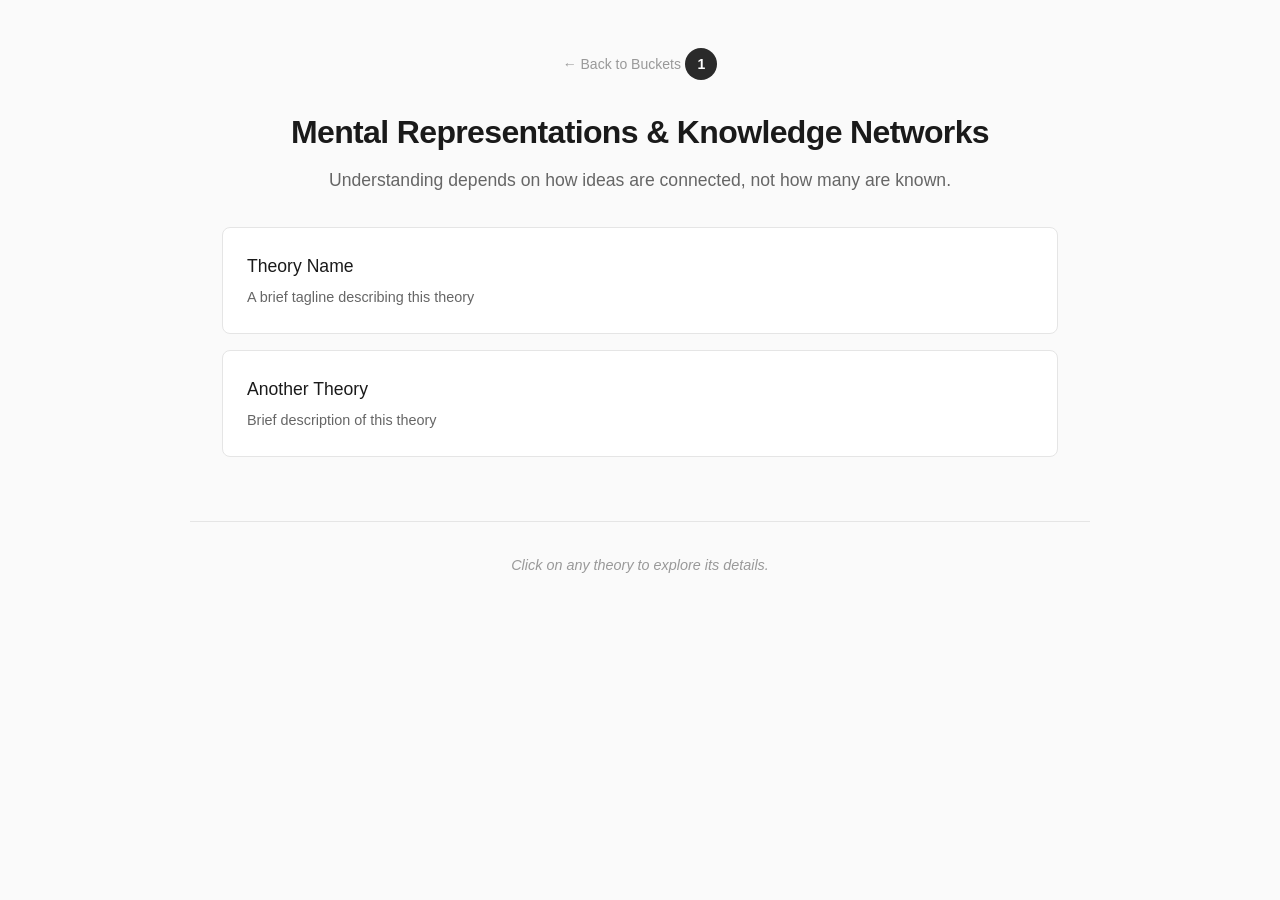
==== deep-dive-1.html @ 5f453483 "Initial minimalistic interactive site for Conceptual Theory Buckets - Add main page with 6 expandabl" ====
<!DOCTYPE html>
<html lang="en">
<head>
    <meta charset="UTF-8">
    <meta name="viewport" content="width=device-width, initial-scale=1.0">
    <title>Mental Representations & Knowledge Networks - Deep Dive</title>
    <link rel="stylesheet" href="styles.css">
</head>
<body>
    <header class="deep-dive-header">
        <a href="index.html" class="back-link">&larr; Back to Buckets</a>
        <span class="bucket-number" style="display: inline-flex; margin-bottom: 1rem;">1</span>
        <h1>Mental Representations & Knowledge Networks</h1>
        <p class="core-idea">Understanding depends on how ideas are connected, not how many are known.</p>
    </header>

    <main class="theories-container">
        <!-- Theory cards will go here - each theory from the deep dive -->
        <article class="theory-card">
            <h3>Theory Name</h3>
            <p class="tagline">A brief tagline describing this theory</p>
            <div class="theory-detail">
                <section>
                    <h4>Key Insight</h4>
                    <p>The main insight from this theory...</p>
                </section>
                <section>
                    <h4>In Practice</h4>
                    <ul>
                        <li>How this shows up in learning environments</li>
                        <li>Observable behaviors or patterns</li>
                    </ul>
                </section>
                <section>
                    <h4>Design Implications</h4>
                    <p>What this means for instructional design...</p>
                </section>
            </div>
        </article>

        <!-- Add more theory cards as needed -->
        <article class="theory-card">
            <h3>Another Theory</h3>
            <p class="tagline">Brief description of this theory</p>
            <div class="theory-detail">
                <section>
                    <h4>Key Insight</h4>
                    <p>Details about this theory...</p>
                </section>
                <section>
                    <h4>In Practice</h4>
                    <ul>
                        <li>Practical application point 1</li>
                        <li>Practical application point 2</li>
                    </ul>
                </section>
            </div>
        </article>
    </main>

    <footer>
        <p class="reminder">Click on any theory to explore its details.</p>
    </footer>

    <script src="script.js"></script>
</body>
</html>
---- styles.css ----
/* Reset and Base Styles */
* {
    margin: 0;
    padding: 0;
    box-sizing: border-box;
}

:root {
    --bg-primary: #fafafa;
    --bg-secondary: #ffffff;
    --text-primary: #1a1a1a;
    --text-secondary: #666666;
    --text-muted: #999999;
    --accent: #2a2a2a;
    --border: #e5e5e5;
    --hover: #f5f5f5;
    --transition: 0.3s ease;
}

html {
    font-size: 16px;
    scroll-behavior: smooth;
}

body {
    font-family: -apple-system, BlinkMacSystemFont, 'Segoe UI', Roboto, Oxygen, Ubuntu, sans-serif;
    background-color: var(--bg-primary);
    color: var(--text-primary);
    line-height: 1.6;
    min-height: 100vh;
}

/* Header */
header {
    max-width: 900px;
    margin: 0 auto;
    padding: 4rem 2rem 3rem;
    text-align: center;
}

header h1 {
    font-size: 2.5rem;
    font-weight: 600;
    letter-spacing: -0.02em;
    margin-bottom: 0.5rem;
}

.subtitle {
    font-size: 1.1rem;
    color: var(--text-secondary);
    margin-bottom: 1.5rem;
}

.purpose {
    font-size: 0.95rem;
    color: var(--text-muted);
    max-width: 600px;
    margin: 0 auto;
}

.purpose em {
    color: var(--text-secondary);
    font-style: italic;
}

/* Buckets Container */
.buckets-container {
    max-width: 900px;
    margin: 0 auto;
    padding: 0 2rem 4rem;
    display: flex;
    flex-direction: column;
    gap: 1rem;
}

/* Individual Bucket */
.bucket {
    background: var(--bg-secondary);
    border: 1px solid var(--border);
    border-radius: 8px;
    overflow: hidden;
    transition: box-shadow var(--transition);
}

.bucket:hover {
    box-shadow: 0 2px 12px rgba(0, 0, 0, 0.06);
}

.bucket-header {
    display: flex;
    align-items: center;
    gap: 1rem;
    padding: 1.25rem 1.5rem;
    cursor: pointer;
    transition: background-color var(--transition);
}

.bucket-header:hover {
    background-color: var(--hover);
}

.bucket-number {
    display: flex;
    align-items: center;
    justify-content: center;
    width: 32px;
    height: 32px;
    background: var(--accent);
    color: white;
    border-radius: 50%;
    font-size: 0.875rem;
    font-weight: 600;
    flex-shrink: 0;
}

.bucket-header h2 {
    font-size: 1.1rem;
    font-weight: 500;
    color: var(--text-primary);
}

/* Bucket Content (Expandable) */
.bucket-content {
    display: none;
    padding: 0 1.5rem 1.5rem;
    padding-left: calc(1.5rem + 32px + 1rem);
    border-top: 1px solid var(--border);
    animation: fadeIn 0.3s ease;
}

.bucket.expanded .bucket-content {
    display: block;
}

@keyframes fadeIn {
    from { opacity: 0; transform: translateY(-10px); }
    to { opacity: 1; transform: translateY(0); }
}

.bucket-content h3 {
    font-size: 0.75rem;
    font-weight: 600;
    text-transform: uppercase;
    letter-spacing: 0.05em;
    color: var(--text-muted);
    margin-top: 1.25rem;
    margin-bottom: 0.5rem;
}

.core-idea p {
    font-size: 1rem;
    color: var(--text-primary);
    font-weight: 500;
}

.listen-for ul,
.mechanistic ul {
    list-style: none;
    display: flex;
    flex-direction: column;
    gap: 0.375rem;
}

.listen-for li {
    font-size: 0.9rem;
    color: var(--text-secondary);
    font-style: italic;
    padding-left: 1rem;
    position: relative;
}

.listen-for li::before {
    content: '"';
    position: absolute;
    left: 0;
    color: var(--text-muted);
}

.mechanistic li {
    font-size: 0.9rem;
    color: var(--text-secondary);
    padding-left: 1.25rem;
    position: relative;
}

.mechanistic li::before {
    content: '';
    position: absolute;
    left: 0;
    top: 0.6em;
    width: 6px;
    height: 6px;
    background: var(--border);
    border-radius: 50%;
}

/* Deep Dive Link */
.deep-dive-link {
    display: inline-block;
    margin-top: 1.5rem;
    font-size: 0.875rem;
    font-weight: 500;
    color: var(--accent);
    text-decoration: none;
    padding: 0.5rem 1rem;
    border: 1px solid var(--border);
    border-radius: 4px;
    transition: all var(--transition);
}

.deep-dive-link:hover {
    background: var(--accent);
    color: white;
    border-color: var(--accent);
}

/* Footer */
footer {
    max-width: 900px;
    margin: 0 auto;
    padding: 2rem;
    text-align: center;
    border-top: 1px solid var(--border);
}

.reminder {
    font-size: 0.9rem;
    color: var(--text-muted);
    font-style: italic;
}

/* Deep Dive Pages */
.deep-dive-header {
    max-width: 900px;
    margin: 0 auto;
    padding: 3rem 2rem 2rem;
}

.back-link {
    display: inline-flex;
    align-items: center;
    gap: 0.5rem;
    font-size: 0.875rem;
    color: var(--text-muted);
    text-decoration: none;
    margin-bottom: 2rem;
    transition: color var(--transition);
}

.back-link:hover {
    color: var(--text-primary);
}

.deep-dive-header h1 {
    font-size: 2rem;
    font-weight: 600;
    margin-bottom: 0.5rem;
}

.deep-dive-header .core-idea {
    font-size: 1.1rem;
    color: var(--text-secondary);
}

/* Theory Cards */
.theories-container {
    max-width: 900px;
    margin: 0 auto;
    padding: 0 2rem 4rem;
    display: grid;
    gap: 1rem;
}

.theory-card {
    background: var(--bg-secondary);
    border: 1px solid var(--border);
    border-radius: 8px;
    padding: 1.5rem;
    cursor: pointer;
    transition: all var(--transition);
}

.theory-card:hover {
    box-shadow: 0 2px 12px rgba(0, 0, 0, 0.06);
    transform: translateY(-2px);
}

.theory-card h3 {
    font-size: 1.1rem;
    font-weight: 500;
    margin-bottom: 0.375rem;
}

.theory-card .tagline {
    font-size: 0.9rem;
    color: var(--text-secondary);
}

/* Theory Detail (Expandable) */
.theory-detail {
    display: none;
    margin-top: 1.25rem;
    padding-top: 1.25rem;
    border-top: 1px solid var(--border);
}

.theory-card.expanded .theory-detail {
    display: block;
}

.theory-detail section {
    margin-bottom: 1.25rem;
}

.theory-detail section:last-child {
    margin-bottom: 0;
}

.theory-detail h4 {
    font-size: 0.75rem;
    font-weight: 600;
    text-transform: uppercase;
    letter-spacing: 0.05em;
    color: var(--text-muted);
    margin-bottom: 0.5rem;
}

.theory-detail p {
    font-size: 0.9rem;
    color: var(--text-secondary);
    line-height: 1.7;
}

.theory-detail ul {
    list-style: none;
}

.theory-detail li {
    font-size: 0.9rem;
    color: var(--text-secondary);
    padding-left: 1.25rem;
    position: relative;
    margin-bottom: 0.25rem;
}

.theory-detail li::before {
    content: '';
    position: absolute;
    left: 0;
    top: 0.6em;
    width: 6px;
    height: 6px;
    background: var(--border);
    border-radius: 50%;
}

/* Responsive */
@media (max-width: 640px) {
    header {
        padding: 3rem 1.5rem 2rem;
    }

    header h1 {
        font-size: 1.75rem;
    }

    .buckets-container {
        padding: 0 1rem 3rem;
    }

    .bucket-header {
        padding: 1rem;
    }

    .bucket-header h2 {
        font-size: 1rem;
    }

    .bucket-content {
        padding: 0 1rem 1rem;
        padding-left: calc(1rem + 32px + 0.75rem);
    }
}
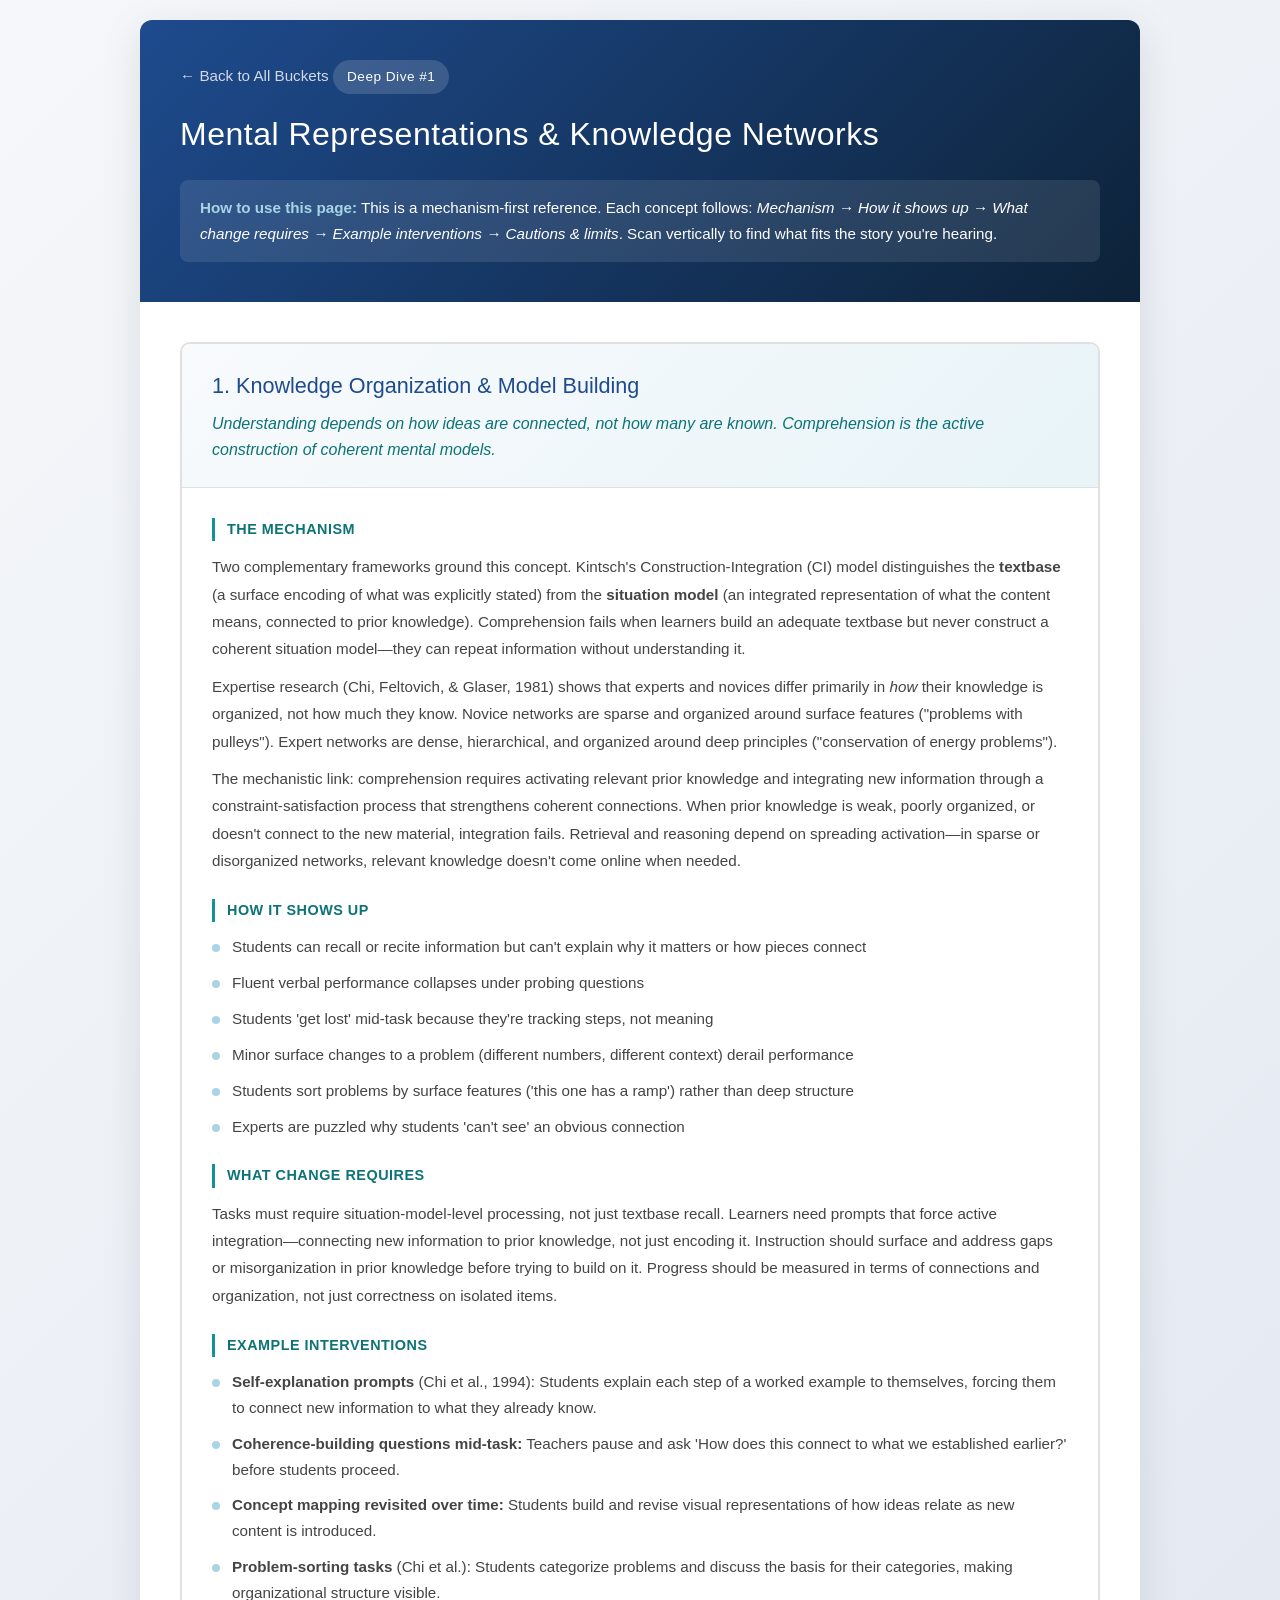
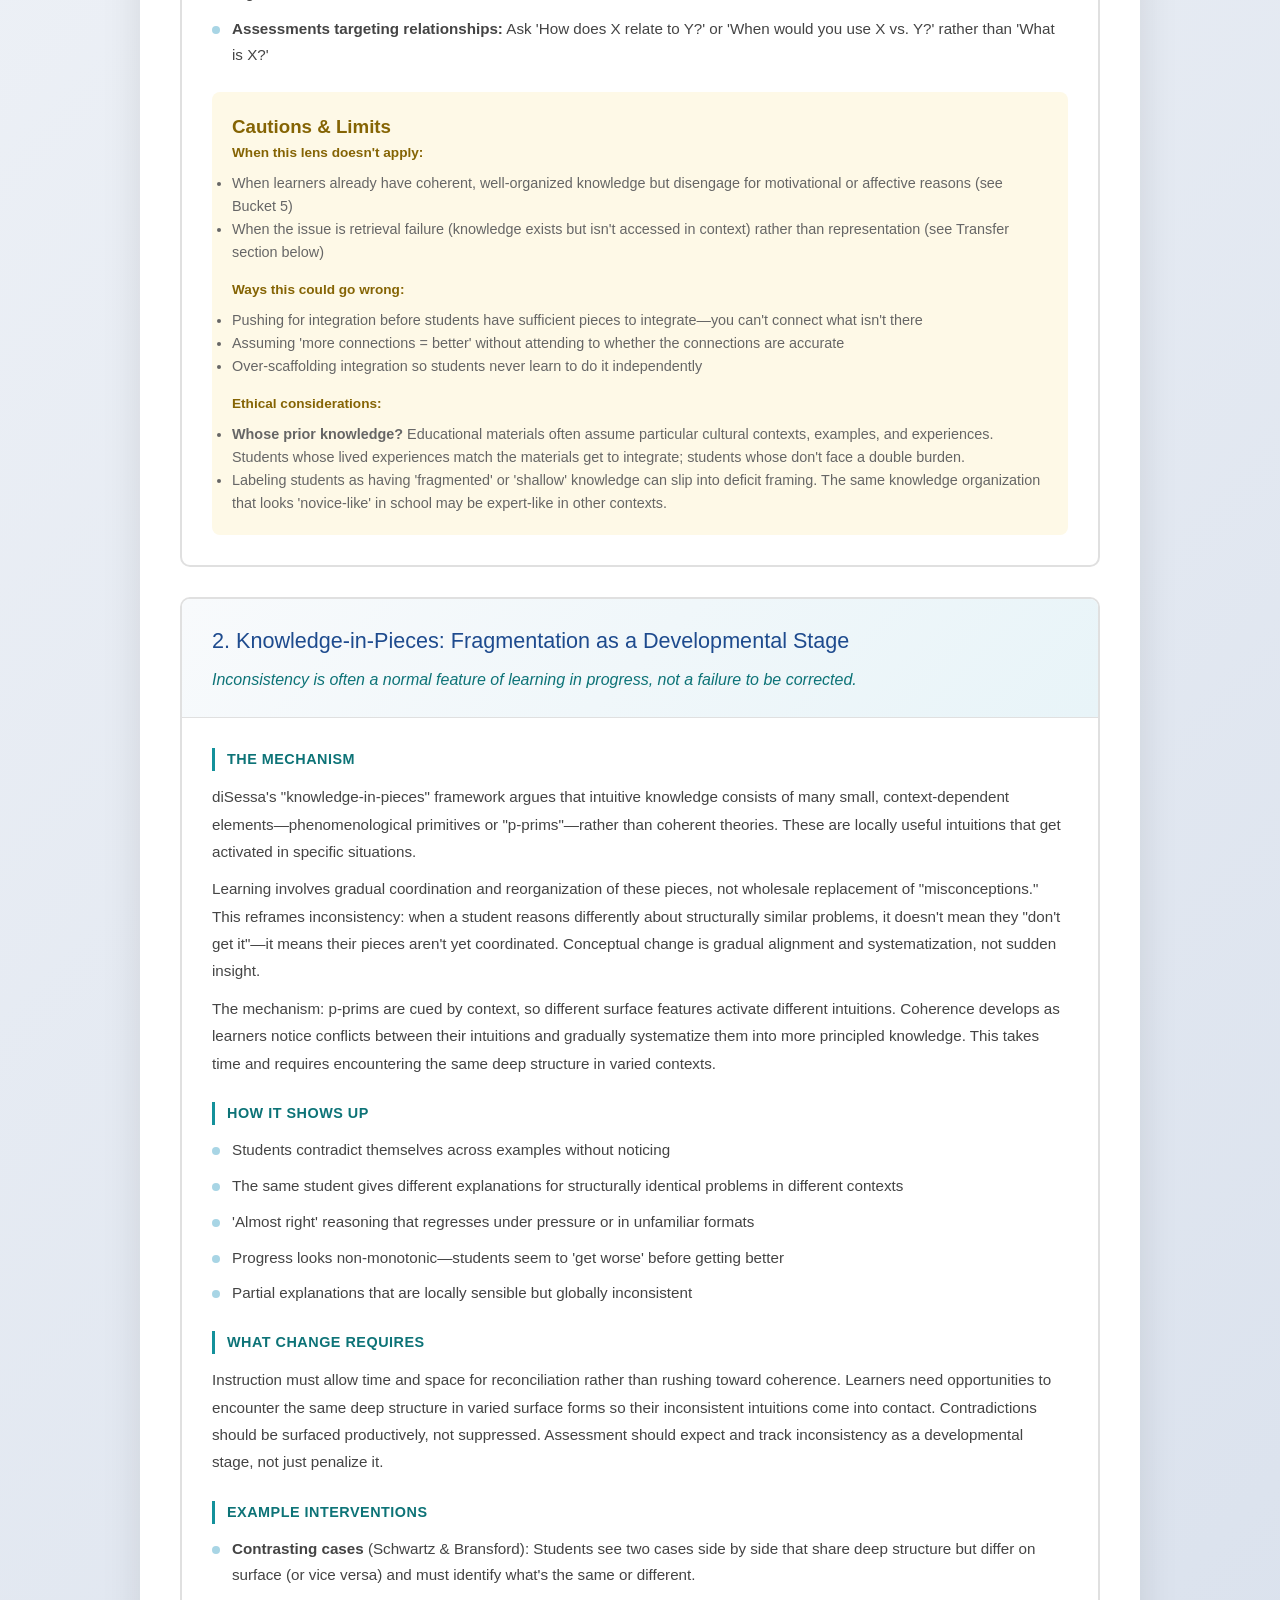
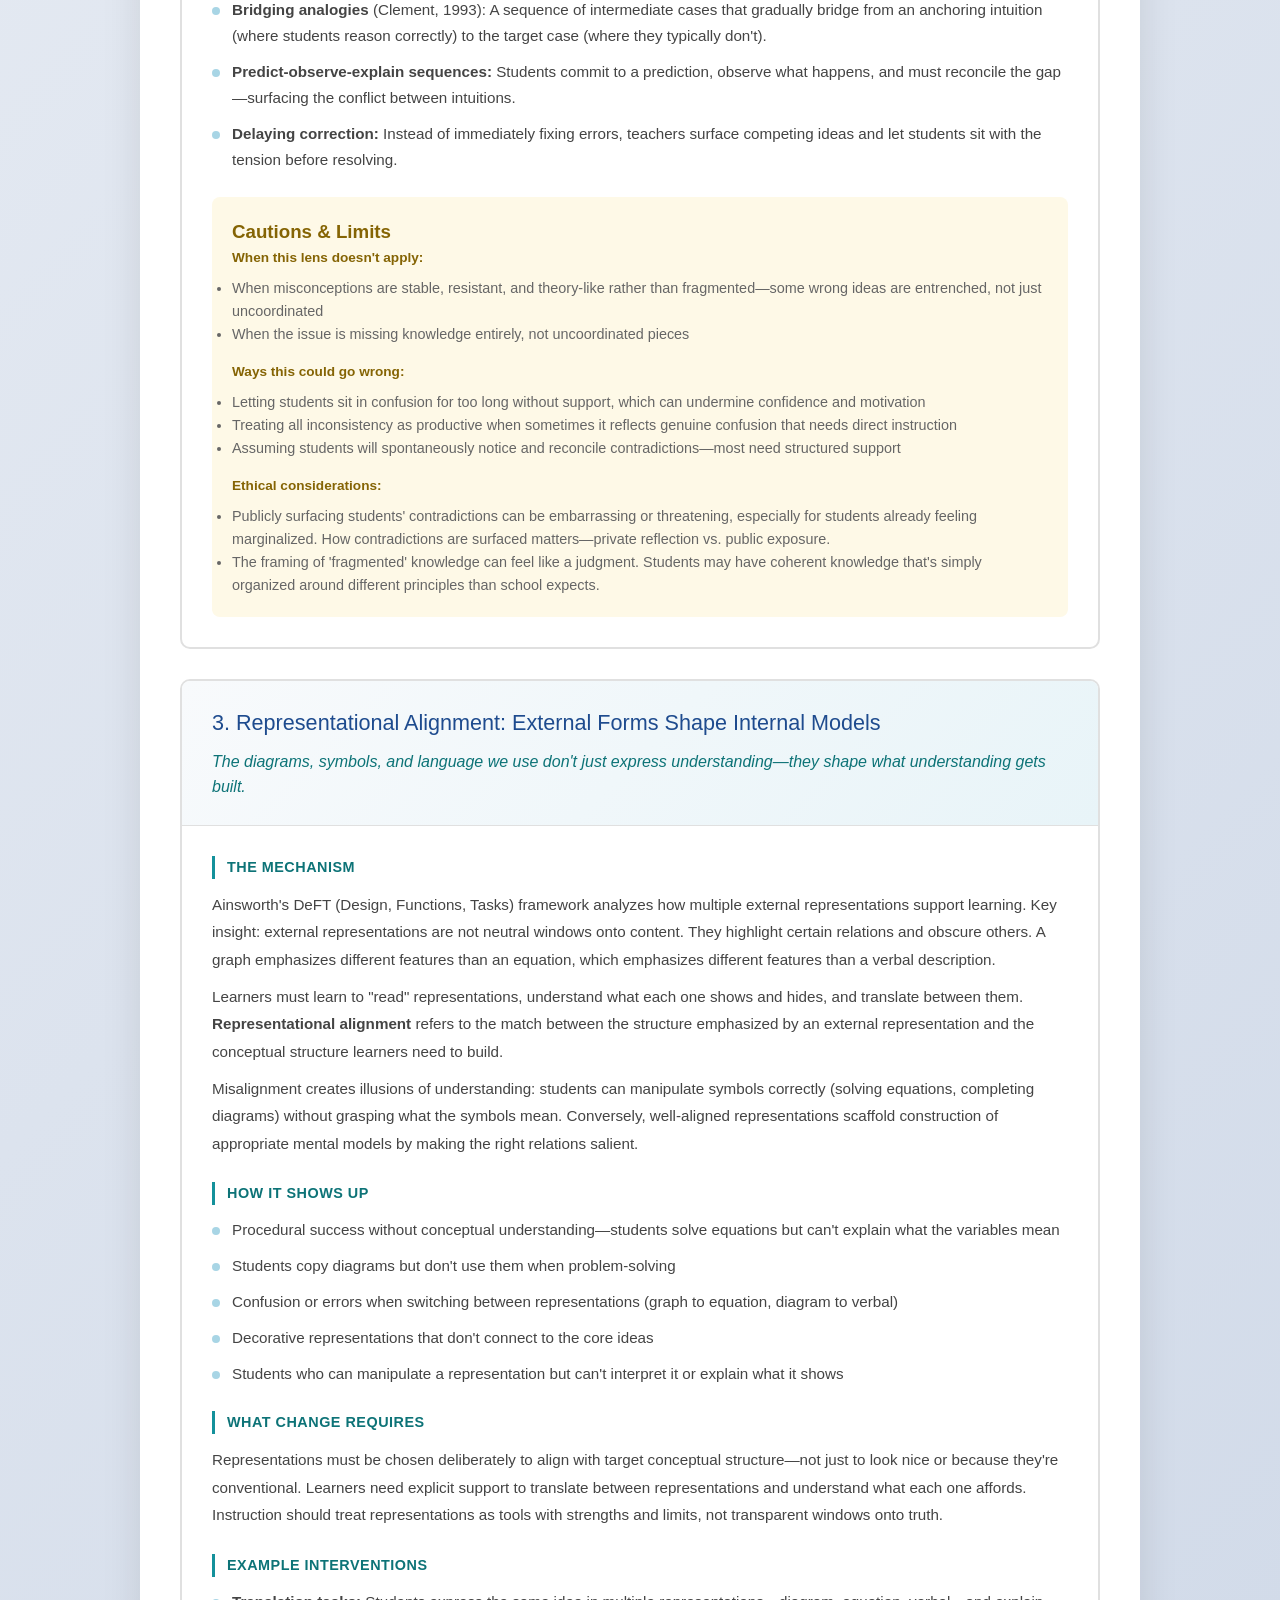
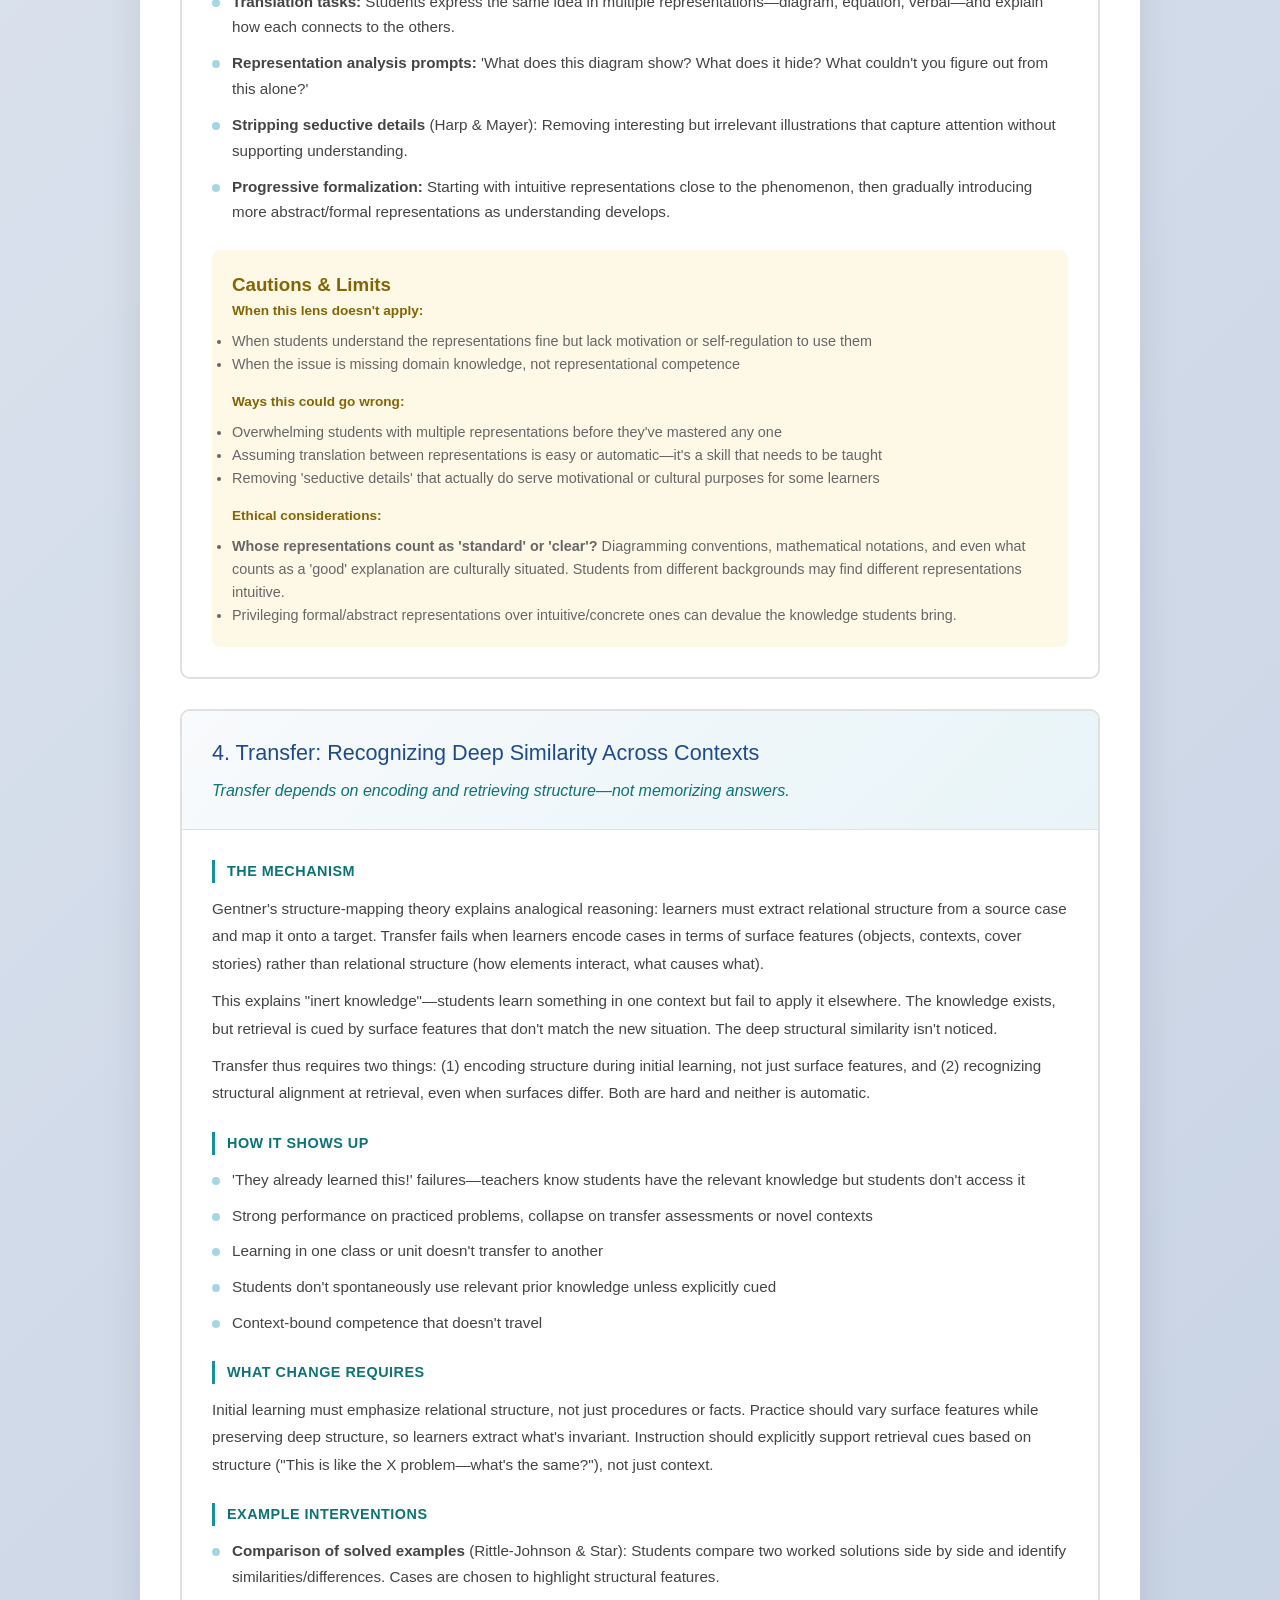
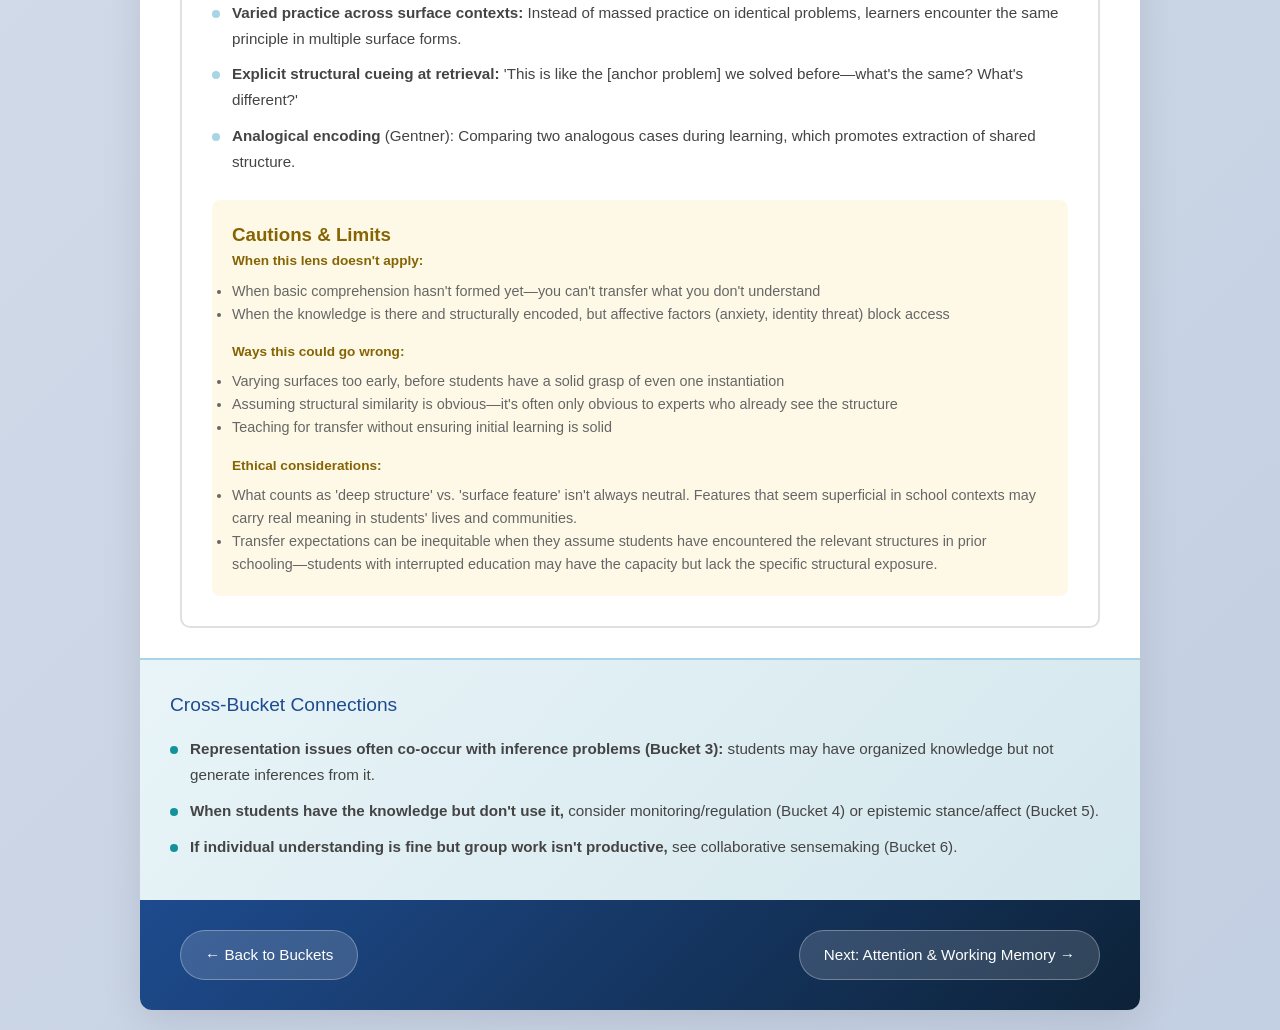
==== commit 04e69509: "Reformat deep-dive pages with docx content and consistent styling - Restructured deep-dive pages 1-3" ====
--- a/deep-dive-1.html
+++ b/deep-dive-1.html
@@ -3,65 +3,619 @@
 <head>
     <meta charset="UTF-8">
     <meta name="viewport" content="width=device-width, initial-scale=1.0">
-    <title>Mental Representations & Knowledge Networks - Deep Dive</title>
-    <link rel="stylesheet" href="styles.css">
+    <title>Deep Dive #1: Mental Representations & Knowledge Networks | AugmentED</title>
+    <style>
+        * {
+            margin: 0;
+            padding: 0;
+            box-sizing: border-box;
+        }
+
+        body {
+            font-family: 'Segoe UI', Tahoma, Geneva, Verdana, sans-serif;
+            background: linear-gradient(135deg, #f5f7fa 0%, #c3cfe2 100%);
+            color: #2c3e50;
+            line-height: 1.6;
+            padding: 20px;
+            min-height: 100vh;
+        }
+
+        .container {
+            max-width: 1000px;
+            margin: 0 auto;
+            background: white;
+            border-radius: 12px;
+            box-shadow: 0 10px 40px rgba(0, 0, 0, 0.1);
+            overflow: hidden;
+        }
+
+        header {
+            background: linear-gradient(135deg, #1e4b8e 0%, #0d2238 100%);
+            color: white;
+            padding: 40px;
+        }
+
+        .back-link {
+            display: inline-flex;
+            align-items: center;
+            color: rgba(255, 255, 255, 0.8);
+            text-decoration: none;
+            font-size: 0.95em;
+            margin-bottom: 20px;
+            transition: color 0.3s ease;
+        }
+
+        .back-link:hover {
+            color: white;
+        }
+
+        .bucket-label {
+            display: inline-block;
+            background: rgba(255, 255, 255, 0.15);
+            padding: 6px 14px;
+            border-radius: 20px;
+            font-size: 0.85em;
+            margin-bottom: 15px;
+            letter-spacing: 0.5px;
+        }
+
+        header h1 {
+            font-size: 2em;
+            margin-bottom: 15px;
+            font-weight: 400;
+            letter-spacing: 0.5px;
+        }
+
+        .how-to-use {
+            background: rgba(255, 255, 255, 0.1);
+            border-radius: 8px;
+            padding: 15px 20px;
+            margin-top: 20px;
+            font-size: 0.95em;
+            line-height: 1.7;
+        }
+
+        .how-to-use strong {
+            color: #a8d5e5;
+        }
+
+        .content-section {
+            padding: 40px;
+        }
+
+        /* Concept Cards */
+        .concept-card {
+            background: white;
+            border: 2px solid #e0e0e0;
+            border-radius: 10px;
+            margin-bottom: 30px;
+            overflow: hidden;
+            transition: all 0.3s ease;
+        }
+
+        .concept-card:hover {
+            border-color: #1e4b8e;
+            box-shadow: 0 5px 20px rgba(30, 75, 142, 0.1);
+        }
+
+        .concept-header {
+            background: linear-gradient(135deg, #f8fafc 0%, #e8f4f8 100%);
+            padding: 25px 30px;
+            border-bottom: 1px solid #e0e0e0;
+            cursor: pointer;
+        }
+
+        .concept-header h2 {
+            color: #1e4b8e;
+            font-size: 1.35em;
+            margin-bottom: 8px;
+            font-weight: 500;
+        }
+
+        .concept-header .tagline {
+            color: #0d7377;
+            font-size: 1em;
+            font-style: italic;
+        }
+
+        .concept-content {
+            padding: 30px;
+        }
+
+        .concept-section {
+            margin-bottom: 25px;
+        }
+
+        .concept-section:last-child {
+            margin-bottom: 0;
+        }
+
+        .concept-section h3 {
+            color: #0d7377;
+            font-size: 0.9em;
+            text-transform: uppercase;
+            letter-spacing: 0.5px;
+            margin-bottom: 12px;
+            font-weight: 600;
+            border-left: 3px solid #14919b;
+            padding-left: 12px;
+        }
+
+        .concept-section p {
+            color: #444;
+            font-size: 0.95em;
+            line-height: 1.8;
+            margin-bottom: 10px;
+        }
+
+        .concept-section ul {
+            list-style: none;
+            padding-left: 0;
+        }
+
+        .concept-section li {
+            padding-left: 20px;
+            position: relative;
+            margin-bottom: 10px;
+            color: #444;
+            font-size: 0.95em;
+            line-height: 1.7;
+        }
+
+        .concept-section li:before {
+            content: "";
+            width: 8px;
+            height: 8px;
+            background: #a8d5e5;
+            border-radius: 50%;
+            position: absolute;
+            left: 0;
+            top: 10px;
+        }
+
+        /* Cautions Section */
+        .cautions-section {
+            background: #fef9e7;
+            border-radius: 8px;
+            padding: 20px;
+            margin-top: 20px;
+        }
+
+        .cautions-section h3 {
+            color: #856404;
+            border-left-color: #f0ad4e;
+        }
+
+        .caution-subsection {
+            margin-bottom: 15px;
+        }
+
+        .caution-subsection:last-child {
+            margin-bottom: 0;
+        }
+
+        .caution-subsection h4 {
+            color: #856404;
+            font-size: 0.85em;
+            font-weight: 600;
+            margin-bottom: 8px;
+        }
+
+        .caution-subsection p,
+        .caution-subsection li {
+            color: #666;
+            font-size: 0.9em;
+        }
+
+        /* Cross-Bucket Connections */
+        .cross-bucket {
+            background: linear-gradient(135deg, #e8f4f8 0%, #d4e7ed 100%);
+            padding: 30px;
+            margin: 0 -40px -40px -40px;
+            border-top: 2px solid #a8d5e5;
+        }
+
+        .cross-bucket h2 {
+            color: #1e4b8e;
+            font-size: 1.2em;
+            margin-bottom: 15px;
+            font-weight: 500;
+        }
+
+        .cross-bucket ul {
+            list-style: none;
+            padding-left: 0;
+        }
+
+        .cross-bucket li {
+            padding-left: 20px;
+            position: relative;
+            margin-bottom: 10px;
+            color: #444;
+            font-size: 0.95em;
+            line-height: 1.7;
+        }
+
+        .cross-bucket li:before {
+            content: "";
+            width: 8px;
+            height: 8px;
+            background: #14919b;
+            border-radius: 50%;
+            position: absolute;
+            left: 0;
+            top: 10px;
+        }
+
+        /* Footer Navigation */
+        footer {
+            padding: 30px 40px;
+            background: linear-gradient(135deg, #1e4b8e 0%, #0d2238 100%);
+            display: flex;
+            justify-content: space-between;
+            align-items: center;
+            flex-wrap: wrap;
+            gap: 15px;
+        }
+
+        .nav-btn {
+            display: inline-block;
+            background: rgba(255, 255, 255, 0.15);
+            color: white;
+            padding: 12px 24px;
+            border-radius: 25px;
+            text-decoration: none;
+            font-size: 0.95em;
+            font-weight: 500;
+            transition: all 0.3s ease;
+            border: 1px solid rgba(255, 255, 255, 0.3);
+        }
+
+        .nav-btn:hover {
+            background: rgba(255, 255, 255, 0.25);
+            transform: translateY(-2px);
+        }
+
+        @media (max-width: 768px) {
+            body {
+                padding: 10px;
+            }
+
+            header {
+                padding: 30px 20px;
+            }
+
+            header h1 {
+                font-size: 1.5em;
+            }
+
+            .content-section {
+                padding: 25px 20px;
+            }
+
+            .concept-header,
+            .concept-content {
+                padding: 20px;
+            }
+
+            .cross-bucket {
+                margin: 0 -20px -25px -20px;
+                padding: 20px;
+            }
+
+            footer {
+                padding: 20px;
+                flex-direction: column;
+            }
+
+            .nav-btn {
+                width: 100%;
+                text-align: center;
+            }
+        }
+    </style>
 </head>
 <body>
-    <header class="deep-dive-header">
-        <a href="index.html" class="back-link">&larr; Back to Buckets</a>
-        <span class="bucket-number" style="display: inline-flex; margin-bottom: 1rem;">1</span>
-        <h1>Mental Representations & Knowledge Networks</h1>
-        <p class="core-idea">Understanding depends on how ideas are connected, not how many are known.</p>
-    </header>
-
-    <main class="theories-container">
-        <!-- Theory cards will go here - each theory from the deep dive -->
-        <article class="theory-card">
-            <h3>Theory Name</h3>
-            <p class="tagline">A brief tagline describing this theory</p>
-            <div class="theory-detail">
-                <section>
-                    <h4>Key Insight</h4>
-                    <p>The main insight from this theory...</p>
-                </section>
-                <section>
-                    <h4>In Practice</h4>
-                    <ul>
-                        <li>How this shows up in learning environments</li>
-                        <li>Observable behaviors or patterns</li>
-                    </ul>
-                </section>
-                <section>
-                    <h4>Design Implications</h4>
-                    <p>What this means for instructional design...</p>
-                </section>
+    <div class="container">
+        <header>
+            <a href="index.html" class="back-link">← Back to All Buckets</a>
+            <div class="bucket-label">Deep Dive #1</div>
+            <h1>Mental Representations & Knowledge Networks</h1>
+            <div class="how-to-use">
+                <strong>How to use this page:</strong> This is a mechanism-first reference. Each concept follows: <em>Mechanism → How it shows up → What change requires → Example interventions → Cautions & limits</em>. Scan vertically to find what fits the story you're hearing.
             </div>
-        </article>
-
-        <!-- Add more theory cards as needed -->
-        <article class="theory-card">
-            <h3>Another Theory</h3>
-            <p class="tagline">Brief description of this theory</p>
-            <div class="theory-detail">
-                <section>
-                    <h4>Key Insight</h4>
-                    <p>Details about this theory...</p>
-                </section>
-                <section>
-                    <h4>In Practice</h4>
-                    <ul>
-                        <li>Practical application point 1</li>
-                        <li>Practical application point 2</li>
-                    </ul>
-                </section>
+        </header>
+
+        <section class="content-section">
+            <!-- Concept 1 -->
+            <article class="concept-card">
+                <div class="concept-header">
+                    <h2>1. Knowledge Organization & Model Building</h2>
+                    <p class="tagline">Understanding depends on how ideas are connected, not how many are known. Comprehension is the active construction of coherent mental models.</p>
+                </div>
+                <div class="concept-content">
+                    <div class="concept-section">
+                        <h3>The Mechanism</h3>
+                        <p>Two complementary frameworks ground this concept. Kintsch's Construction-Integration (CI) model distinguishes the <strong>textbase</strong> (a surface encoding of what was explicitly stated) from the <strong>situation model</strong> (an integrated representation of what the content means, connected to prior knowledge). Comprehension fails when learners build an adequate textbase but never construct a coherent situation model—they can repeat information without understanding it.</p>
+                        <p>Expertise research (Chi, Feltovich, & Glaser, 1981) shows that experts and novices differ primarily in <em>how</em> their knowledge is organized, not how much they know. Novice networks are sparse and organized around surface features ("problems with pulleys"). Expert networks are dense, hierarchical, and organized around deep principles ("conservation of energy problems").</p>
+                        <p>The mechanistic link: comprehension requires activating relevant prior knowledge and integrating new information through a constraint-satisfaction process that strengthens coherent connections. When prior knowledge is weak, poorly organized, or doesn't connect to the new material, integration fails. Retrieval and reasoning depend on spreading activation—in sparse or disorganized networks, relevant knowledge doesn't come online when needed.</p>
+                    </div>
+
+                    <div class="concept-section">
+                        <h3>How It Shows Up</h3>
+                        <ul>
+                            <li>Students can recall or recite information but can't explain why it matters or how pieces connect</li>
+                            <li>Fluent verbal performance collapses under probing questions</li>
+                            <li>Students 'get lost' mid-task because they're tracking steps, not meaning</li>
+                            <li>Minor surface changes to a problem (different numbers, different context) derail performance</li>
+                            <li>Students sort problems by surface features ('this one has a ramp') rather than deep structure</li>
+                            <li>Experts are puzzled why students 'can't see' an obvious connection</li>
+                        </ul>
+                    </div>
+
+                    <div class="concept-section">
+                        <h3>What Change Requires</h3>
+                        <p>Tasks must require situation-model-level processing, not just textbase recall. Learners need prompts that force active integration—connecting new information to prior knowledge, not just encoding it. Instruction should surface and address gaps or misorganization in prior knowledge before trying to build on it. Progress should be measured in terms of connections and organization, not just correctness on isolated items.</p>
+                    </div>
+
+                    <div class="concept-section">
+                        <h3>Example Interventions</h3>
+                        <ul>
+                            <li><strong>Self-explanation prompts</strong> (Chi et al., 1994): Students explain each step of a worked example to themselves, forcing them to connect new information to what they already know.</li>
+                            <li><strong>Coherence-building questions mid-task:</strong> Teachers pause and ask 'How does this connect to what we established earlier?' before students proceed.</li>
+                            <li><strong>Concept mapping revisited over time:</strong> Students build and revise visual representations of how ideas relate as new content is introduced.</li>
+                            <li><strong>Problem-sorting tasks</strong> (Chi et al.): Students categorize problems and discuss the basis for their categories, making organizational structure visible.</li>
+                            <li><strong>Assessments targeting relationships:</strong> Ask 'How does X relate to Y?' or 'When would you use X vs. Y?' rather than 'What is X?'</li>
+                        </ul>
+                    </div>
+
+                    <div class="cautions-section">
+                        <h3>Cautions & Limits</h3>
+                        <div class="caution-subsection">
+                            <h4>When this lens doesn't apply:</h4>
+                            <ul>
+                                <li>When learners already have coherent, well-organized knowledge but disengage for motivational or affective reasons (see Bucket 5)</li>
+                                <li>When the issue is retrieval failure (knowledge exists but isn't accessed in context) rather than representation (see Transfer section below)</li>
+                            </ul>
+                        </div>
+                        <div class="caution-subsection">
+                            <h4>Ways this could go wrong:</h4>
+                            <ul>
+                                <li>Pushing for integration before students have sufficient pieces to integrate—you can't connect what isn't there</li>
+                                <li>Assuming 'more connections = better' without attending to whether the connections are accurate</li>
+                                <li>Over-scaffolding integration so students never learn to do it independently</li>
+                            </ul>
+                        </div>
+                        <div class="caution-subsection">
+                            <h4>Ethical considerations:</h4>
+                            <ul>
+                                <li><strong>Whose prior knowledge?</strong> Educational materials often assume particular cultural contexts, examples, and experiences. Students whose lived experiences match the materials get to integrate; students whose don't face a double burden.</li>
+                                <li>Labeling students as having 'fragmented' or 'shallow' knowledge can slip into deficit framing. The same knowledge organization that looks 'novice-like' in school may be expert-like in other contexts.</li>
+                            </ul>
+                        </div>
+                    </div>
+                </div>
+            </article>
+
+            <!-- Concept 2 -->
+            <article class="concept-card">
+                <div class="concept-header">
+                    <h2>2. Knowledge-in-Pieces: Fragmentation as a Developmental Stage</h2>
+                    <p class="tagline">Inconsistency is often a normal feature of learning in progress, not a failure to be corrected.</p>
+                </div>
+                <div class="concept-content">
+                    <div class="concept-section">
+                        <h3>The Mechanism</h3>
+                        <p>diSessa's "knowledge-in-pieces" framework argues that intuitive knowledge consists of many small, context-dependent elements—phenomenological primitives or "p-prims"—rather than coherent theories. These are locally useful intuitions that get activated in specific situations.</p>
+                        <p>Learning involves gradual coordination and reorganization of these pieces, not wholesale replacement of "misconceptions." This reframes inconsistency: when a student reasons differently about structurally similar problems, it doesn't mean they "don't get it"—it means their pieces aren't yet coordinated. Conceptual change is gradual alignment and systematization, not sudden insight.</p>
+                        <p>The mechanism: p-prims are cued by context, so different surface features activate different intuitions. Coherence develops as learners notice conflicts between their intuitions and gradually systematize them into more principled knowledge. This takes time and requires encountering the same deep structure in varied contexts.</p>
+                    </div>
+
+                    <div class="concept-section">
+                        <h3>How It Shows Up</h3>
+                        <ul>
+                            <li>Students contradict themselves across examples without noticing</li>
+                            <li>The same student gives different explanations for structurally identical problems in different contexts</li>
+                            <li>'Almost right' reasoning that regresses under pressure or in unfamiliar formats</li>
+                            <li>Progress looks non-monotonic—students seem to 'get worse' before getting better</li>
+                            <li>Partial explanations that are locally sensible but globally inconsistent</li>
+                        </ul>
+                    </div>
+
+                    <div class="concept-section">
+                        <h3>What Change Requires</h3>
+                        <p>Instruction must allow time and space for reconciliation rather than rushing toward coherence. Learners need opportunities to encounter the same deep structure in varied surface forms so their inconsistent intuitions come into contact. Contradictions should be surfaced productively, not suppressed. Assessment should expect and track inconsistency as a developmental stage, not just penalize it.</p>
+                    </div>
+
+                    <div class="concept-section">
+                        <h3>Example Interventions</h3>
+                        <ul>
+                            <li><strong>Contrasting cases</strong> (Schwartz & Bransford): Students see two cases side by side that share deep structure but differ on surface (or vice versa) and must identify what's the same or different.</li>
+                            <li><strong>Bridging analogies</strong> (Clement, 1993): A sequence of intermediate cases that gradually bridge from an anchoring intuition (where students reason correctly) to the target case (where they typically don't).</li>
+                            <li><strong>Predict-observe-explain sequences:</strong> Students commit to a prediction, observe what happens, and must reconcile the gap—surfacing the conflict between intuitions.</li>
+                            <li><strong>Delaying correction:</strong> Instead of immediately fixing errors, teachers surface competing ideas and let students sit with the tension before resolving.</li>
+                        </ul>
+                    </div>
+
+                    <div class="cautions-section">
+                        <h3>Cautions & Limits</h3>
+                        <div class="caution-subsection">
+                            <h4>When this lens doesn't apply:</h4>
+                            <ul>
+                                <li>When misconceptions are stable, resistant, and theory-like rather than fragmented—some wrong ideas are entrenched, not just uncoordinated</li>
+                                <li>When the issue is missing knowledge entirely, not uncoordinated pieces</li>
+                            </ul>
+                        </div>
+                        <div class="caution-subsection">
+                            <h4>Ways this could go wrong:</h4>
+                            <ul>
+                                <li>Letting students sit in confusion for too long without support, which can undermine confidence and motivation</li>
+                                <li>Treating all inconsistency as productive when sometimes it reflects genuine confusion that needs direct instruction</li>
+                                <li>Assuming students will spontaneously notice and reconcile contradictions—most need structured support</li>
+                            </ul>
+                        </div>
+                        <div class="caution-subsection">
+                            <h4>Ethical considerations:</h4>
+                            <ul>
+                                <li>Publicly surfacing students' contradictions can be embarrassing or threatening, especially for students already feeling marginalized. How contradictions are surfaced matters—private reflection vs. public exposure.</li>
+                                <li>The framing of 'fragmented' knowledge can feel like a judgment. Students may have coherent knowledge that's simply organized around different principles than school expects.</li>
+                            </ul>
+                        </div>
+                    </div>
+                </div>
+            </article>
+
+            <!-- Concept 3 -->
+            <article class="concept-card">
+                <div class="concept-header">
+                    <h2>3. Representational Alignment: External Forms Shape Internal Models</h2>
+                    <p class="tagline">The diagrams, symbols, and language we use don't just express understanding—they shape what understanding gets built.</p>
+                </div>
+                <div class="concept-content">
+                    <div class="concept-section">
+                        <h3>The Mechanism</h3>
+                        <p>Ainsworth's DeFT (Design, Functions, Tasks) framework analyzes how multiple external representations support learning. Key insight: external representations are not neutral windows onto content. They highlight certain relations and obscure others. A graph emphasizes different features than an equation, which emphasizes different features than a verbal description.</p>
+                        <p>Learners must learn to "read" representations, understand what each one shows and hides, and translate between them. <strong>Representational alignment</strong> refers to the match between the structure emphasized by an external representation and the conceptual structure learners need to build.</p>
+                        <p>Misalignment creates illusions of understanding: students can manipulate symbols correctly (solving equations, completing diagrams) without grasping what the symbols mean. Conversely, well-aligned representations scaffold construction of appropriate mental models by making the right relations salient.</p>
+                    </div>
+
+                    <div class="concept-section">
+                        <h3>How It Shows Up</h3>
+                        <ul>
+                            <li>Procedural success without conceptual understanding—students solve equations but can't explain what the variables mean</li>
+                            <li>Students copy diagrams but don't use them when problem-solving</li>
+                            <li>Confusion or errors when switching between representations (graph to equation, diagram to verbal)</li>
+                            <li>Decorative representations that don't connect to the core ideas</li>
+                            <li>Students who can manipulate a representation but can't interpret it or explain what it shows</li>
+                        </ul>
+                    </div>
+
+                    <div class="concept-section">
+                        <h3>What Change Requires</h3>
+                        <p>Representations must be chosen deliberately to align with target conceptual structure—not just to look nice or because they're conventional. Learners need explicit support to translate between representations and understand what each one affords. Instruction should treat representations as tools with strengths and limits, not transparent windows onto truth.</p>
+                    </div>
+
+                    <div class="concept-section">
+                        <h3>Example Interventions</h3>
+                        <ul>
+                            <li><strong>Translation tasks:</strong> Students express the same idea in multiple representations—diagram, equation, verbal—and explain how each connects to the others.</li>
+                            <li><strong>Representation analysis prompts:</strong> 'What does this diagram show? What does it hide? What couldn't you figure out from this alone?'</li>
+                            <li><strong>Stripping seductive details</strong> (Harp & Mayer): Removing interesting but irrelevant illustrations that capture attention without supporting understanding.</li>
+                            <li><strong>Progressive formalization:</strong> Starting with intuitive representations close to the phenomenon, then gradually introducing more abstract/formal representations as understanding develops.</li>
+                        </ul>
+                    </div>
+
+                    <div class="cautions-section">
+                        <h3>Cautions & Limits</h3>
+                        <div class="caution-subsection">
+                            <h4>When this lens doesn't apply:</h4>
+                            <ul>
+                                <li>When students understand the representations fine but lack motivation or self-regulation to use them</li>
+                                <li>When the issue is missing domain knowledge, not representational competence</li>
+                            </ul>
+                        </div>
+                        <div class="caution-subsection">
+                            <h4>Ways this could go wrong:</h4>
+                            <ul>
+                                <li>Overwhelming students with multiple representations before they've mastered any one</li>
+                                <li>Assuming translation between representations is easy or automatic—it's a skill that needs to be taught</li>
+                                <li>Removing 'seductive details' that actually do serve motivational or cultural purposes for some learners</li>
+                            </ul>
+                        </div>
+                        <div class="caution-subsection">
+                            <h4>Ethical considerations:</h4>
+                            <ul>
+                                <li><strong>Whose representations count as 'standard' or 'clear'?</strong> Diagramming conventions, mathematical notations, and even what counts as a 'good' explanation are culturally situated. Students from different backgrounds may find different representations intuitive.</li>
+                                <li>Privileging formal/abstract representations over intuitive/concrete ones can devalue the knowledge students bring.</li>
+                            </ul>
+                        </div>
+                    </div>
+                </div>
+            </article>
+
+            <!-- Concept 4 -->
+            <article class="concept-card">
+                <div class="concept-header">
+                    <h2>4. Transfer: Recognizing Deep Similarity Across Contexts</h2>
+                    <p class="tagline">Transfer depends on encoding and retrieving structure—not memorizing answers.</p>
+                </div>
+                <div class="concept-content">
+                    <div class="concept-section">
+                        <h3>The Mechanism</h3>
+                        <p>Gentner's structure-mapping theory explains analogical reasoning: learners must extract relational structure from a source case and map it onto a target. Transfer fails when learners encode cases in terms of surface features (objects, contexts, cover stories) rather than relational structure (how elements interact, what causes what).</p>
+                        <p>This explains "inert knowledge"—students learn something in one context but fail to apply it elsewhere. The knowledge exists, but retrieval is cued by surface features that don't match the new situation. The deep structural similarity isn't noticed.</p>
+                        <p>Transfer thus requires two things: (1) encoding structure during initial learning, not just surface features, and (2) recognizing structural alignment at retrieval, even when surfaces differ. Both are hard and neither is automatic.</p>
+                    </div>
+
+                    <div class="concept-section">
+                        <h3>How It Shows Up</h3>
+                        <ul>
+                            <li>'They already learned this!' failures—teachers know students have the relevant knowledge but students don't access it</li>
+                            <li>Strong performance on practiced problems, collapse on transfer assessments or novel contexts</li>
+                            <li>Learning in one class or unit doesn't transfer to another</li>
+                            <li>Students don't spontaneously use relevant prior knowledge unless explicitly cued</li>
+                            <li>Context-bound competence that doesn't travel</li>
+                        </ul>
+                    </div>
+
+                    <div class="concept-section">
+                        <h3>What Change Requires</h3>
+                        <p>Initial learning must emphasize relational structure, not just procedures or facts. Practice should vary surface features while preserving deep structure, so learners extract what's invariant. Instruction should explicitly support retrieval cues based on structure ("This is like the X problem—what's the same?"), not just context.</p>
+                    </div>
+
+                    <div class="concept-section">
+                        <h3>Example Interventions</h3>
+                        <ul>
+                            <li><strong>Comparison of solved examples</strong> (Rittle-Johnson & Star): Students compare two worked solutions side by side and identify similarities/differences. Cases are chosen to highlight structural features.</li>
+                            <li><strong>Varied practice across surface contexts:</strong> Instead of massed practice on identical problems, learners encounter the same principle in multiple surface forms.</li>
+                            <li><strong>Explicit structural cueing at retrieval:</strong> 'This is like the [anchor problem] we solved before—what's the same? What's different?'</li>
+                            <li><strong>Analogical encoding</strong> (Gentner): Comparing two analogous cases during learning, which promotes extraction of shared structure.</li>
+                        </ul>
+                    </div>
+
+                    <div class="cautions-section">
+                        <h3>Cautions & Limits</h3>
+                        <div class="caution-subsection">
+                            <h4>When this lens doesn't apply:</h4>
+                            <ul>
+                                <li>When basic comprehension hasn't formed yet—you can't transfer what you don't understand</li>
+                                <li>When the knowledge is there and structurally encoded, but affective factors (anxiety, identity threat) block access</li>
+                            </ul>
+                        </div>
+                        <div class="caution-subsection">
+                            <h4>Ways this could go wrong:</h4>
+                            <ul>
+                                <li>Varying surfaces too early, before students have a solid grasp of even one instantiation</li>
+                                <li>Assuming structural similarity is obvious—it's often only obvious to experts who already see the structure</li>
+                                <li>Teaching for transfer without ensuring initial learning is solid</li>
+                            </ul>
+                        </div>
+                        <div class="caution-subsection">
+                            <h4>Ethical considerations:</h4>
+                            <ul>
+                                <li>What counts as 'deep structure' vs. 'surface feature' isn't always neutral. Features that seem superficial in school contexts may carry real meaning in students' lives and communities.</li>
+                                <li>Transfer expectations can be inequitable when they assume students have encountered the relevant structures in prior schooling—students with interrupted education may have the capacity but lack the specific structural exposure.</li>
+                            </ul>
+                        </div>
+                    </div>
+                </div>
+            </article>
+
+            <!-- Cross-Bucket Connections -->
+            <div class="cross-bucket">
+                <h2>Cross-Bucket Connections</h2>
+                <ul>
+                    <li><strong>Representation issues often co-occur with inference problems (Bucket 3):</strong> students may have organized knowledge but not generate inferences from it.</li>
+                    <li><strong>When students have the knowledge but don't use it,</strong> consider monitoring/regulation (Bucket 4) or epistemic stance/affect (Bucket 5).</li>
+                    <li><strong>If individual understanding is fine but group work isn't productive,</strong> see collaborative sensemaking (Bucket 6).</li>
+                </ul>
             </div>
-        </article>
-    </main>
-
-    <footer>
-        <p class="reminder">Click on any theory to explore its details.</p>
-    </footer>
-
-    <script src="script.js"></script>
+        </section>
+
+        <footer>
+            <a href="index.html" class="nav-btn">← Back to Buckets</a>
+            <a href="deep-dive-2.html" class="nav-btn">Next: Attention & Working Memory →</a>
+        </footer>
+    </div>
 </body>
 </html>
